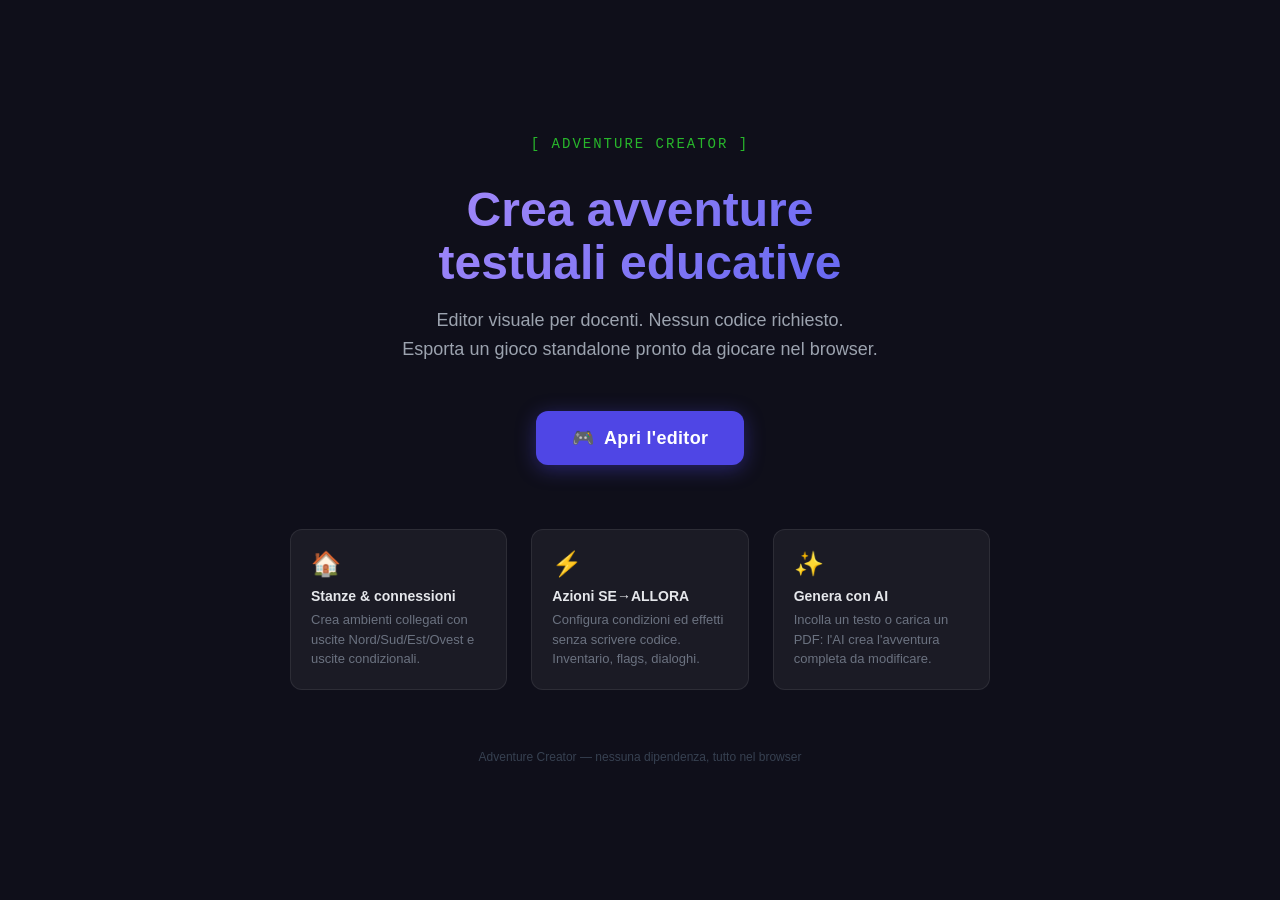
==== index.html @ fb0b94a1 "feat: landing page e generazione avventura con AI - index.html: pagina principale con pulsante diret" ====
<!DOCTYPE html>
<html lang="it">
<head>
  <meta charset="UTF-8">
  <meta name="viewport" content="width=device-width, initial-scale=1.0">
  <title>Adventure Creator</title>
  <style>
    *, *::before, *::after { box-sizing: border-box; margin: 0; padding: 0; }

    body {
      font-family: -apple-system, BlinkMacSystemFont, 'Segoe UI', Roboto, sans-serif;
      background: #0f0f1a;
      color: #f0f0f0;
      min-height: 100vh;
      display: flex;
      flex-direction: column;
      align-items: center;
      justify-content: center;
      padding: 40px 20px;
    }

    .hero {
      text-align: center;
      max-width: 600px;
    }

    .logo {
      font-family: 'Courier New', monospace;
      font-size: 14px;
      color: #33ff33;
      letter-spacing: 2px;
      margin-bottom: 32px;
      opacity: .7;
    }

    h1 {
      font-size: 48px;
      font-weight: 800;
      background: linear-gradient(135deg, #a78bfa, #6366f1);
      -webkit-background-clip: text;
      -webkit-text-fill-color: transparent;
      background-clip: text;
      margin-bottom: 16px;
      line-height: 1.1;
    }

    .subtitle {
      font-size: 18px;
      color: #9ca3af;
      margin-bottom: 48px;
      line-height: 1.6;
    }

    .cta {
      display: inline-flex;
      align-items: center;
      gap: 10px;
      background: #4f46e5;
      color: #fff;
      text-decoration: none;
      padding: 16px 36px;
      border-radius: 12px;
      font-size: 18px;
      font-weight: 700;
      letter-spacing: .3px;
      transition: background .2s, transform .15s;
      box-shadow: 0 4px 20px rgba(79,70,229,.4);
    }

    .cta:hover {
      background: #4338ca;
      transform: translateY(-2px);
    }

    .features {
      margin-top: 64px;
      display: grid;
      grid-template-columns: repeat(3, 1fr);
      gap: 24px;
      max-width: 700px;
    }

    .feature {
      background: rgba(255,255,255,.05);
      border: 1px solid rgba(255,255,255,.08);
      border-radius: 12px;
      padding: 20px;
      text-align: left;
    }

    .feature .icon { font-size: 24px; margin-bottom: 10px; }
    .feature h3 { font-size: 14px; font-weight: 600; margin-bottom: 6px; color: #e5e7eb; }
    .feature p { font-size: 13px; color: #6b7280; line-height: 1.5; }

    footer {
      margin-top: 60px;
      font-size: 12px;
      color: #374151;
    }
  </style>
</head>
<body>
  <div class="hero">
    <div class="logo">[ ADVENTURE CREATOR ]</div>
    <h1>Crea avventure<br>testuali educative</h1>
    <p class="subtitle">
      Editor visuale per docenti. Nessun codice richiesto.<br>
      Esporta un gioco standalone pronto da giocare nel browser.
    </p>
    <a href="editor/index.html" class="cta">
      <span>🎮</span> Apri l'editor
    </a>
  </div>

  <div class="features">
    <div class="feature">
      <div class="icon">🏠</div>
      <h3>Stanze & connessioni</h3>
      <p>Crea ambienti collegati con uscite Nord/Sud/Est/Ovest e uscite condizionali.</p>
    </div>
    <div class="feature">
      <div class="icon">⚡</div>
      <h3>Azioni SE→ALLORA</h3>
      <p>Configura condizioni ed effetti senza scrivere codice. Inventario, flags, dialoghi.</p>
    </div>
    <div class="feature">
      <div class="icon">✨</div>
      <h3>Genera con AI</h3>
      <p>Incolla un testo o carica un PDF: l'AI crea l'avventura completa da modificare.</p>
    </div>
  </div>

  <footer>Adventure Creator — nessuna dipendenza, tutto nel browser</footer>
</body>
</html>
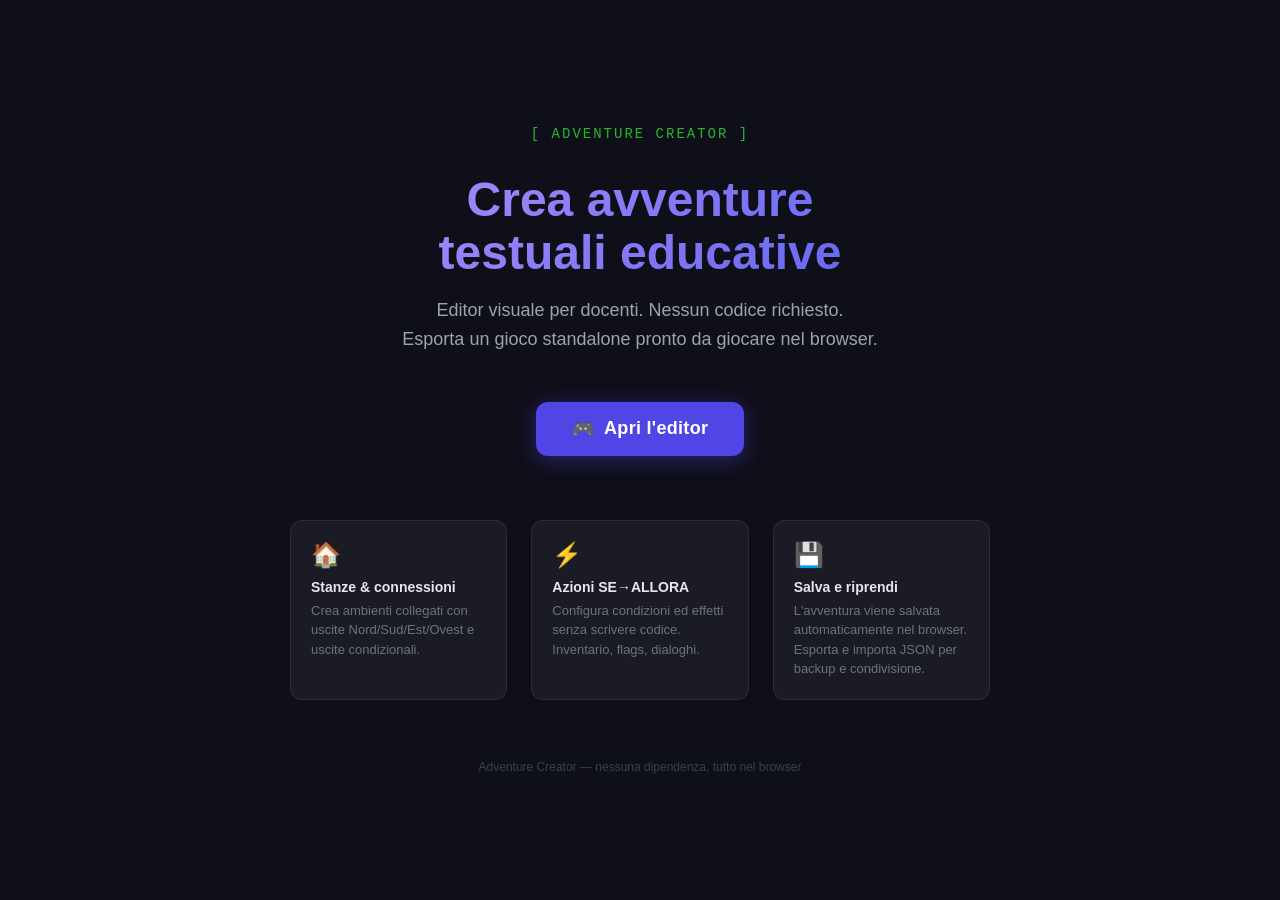
==== commit 62221d5e: "chore: rimozione funzione genera con AI La funzione richiedeva una chiave API Anthropic a pagamento," ====
--- a/index.html
+++ b/index.html
@@ -124,9 +124,9 @@
       <p>Configura condizioni ed effetti senza scrivere codice. Inventario, flags, dialoghi.</p>
     </div>
     <div class="feature">
-      <div class="icon">✨</div>
-      <h3>Genera con AI</h3>
-      <p>Incolla un testo o carica un PDF: l'AI crea l'avventura completa da modificare.</p>
+      <div class="icon">💾</div>
+      <h3>Salva e riprendi</h3>
+      <p>L'avventura viene salvata automaticamente nel browser. Esporta e importa JSON per backup e condivisione.</p>
     </div>
   </div>
 
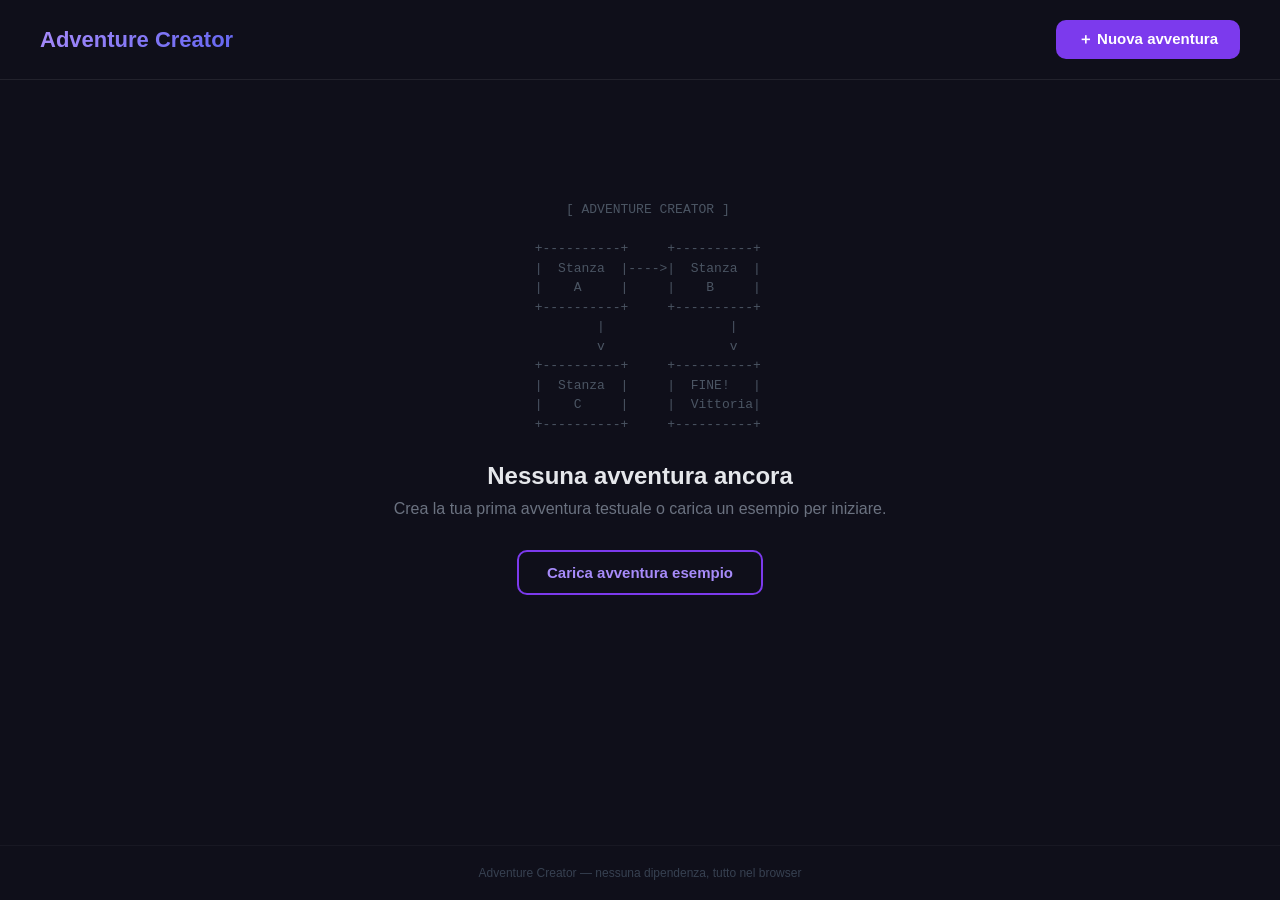
==== commit 37b4f9b1: "feat: dashboard multi-avventura e avventura esempio medievale" ====
--- a/index.html
+++ b/index.html
@@ -3,7 +3,7 @@
 <head>
   <meta charset="UTF-8">
   <meta name="viewport" content="width=device-width, initial-scale=1.0">
-  <title>Adventure Creator</title>
+  <title>Adventure Creator — Dashboard</title>
   <style>
     *, *::before, *::after { box-sizing: border-box; margin: 0; padding: 0; }
 
@@ -14,122 +14,290 @@
       min-height: 100vh;
       display: flex;
       flex-direction: column;
+    }
+
+    /* ── Header ── */
+    header {
+      display: flex;
       align-items: center;
-      justify-content: center;
-      padding: 40px 20px;
-    }
-
-    .hero {
-      text-align: center;
-      max-width: 600px;
-    }
-
-    .logo {
-      font-family: 'Courier New', monospace;
-      font-size: 14px;
-      color: #33ff33;
-      letter-spacing: 2px;
-      margin-bottom: 32px;
-      opacity: .7;
-    }
-
-    h1 {
-      font-size: 48px;
+      justify-content: space-between;
+      padding: 20px 40px;
+      border-bottom: 1px solid rgba(255,255,255,.08);
+      background: #0f0f1a;
+      position: sticky;
+      top: 0;
+      z-index: 10;
+    }
+
+    header h1 {
+      font-size: 22px;
       font-weight: 800;
       background: linear-gradient(135deg, #a78bfa, #6366f1);
       -webkit-background-clip: text;
       -webkit-text-fill-color: transparent;
       background-clip: text;
-      margin-bottom: 16px;
-      line-height: 1.1;
-    }
-
-    .subtitle {
-      font-size: 18px;
-      color: #9ca3af;
-      margin-bottom: 48px;
-      line-height: 1.6;
-    }
-
-    .cta {
-      display: inline-flex;
+    }
+
+    .btn-nuova {
+      background: #7c3aed;
+      color: #fff;
+      border: none;
+      padding: 10px 22px;
+      border-radius: 10px;
+      font-size: 15px;
+      font-weight: 700;
+      cursor: pointer;
+      transition: background .2s, transform .15s;
+    }
+    .btn-nuova:hover { background: #6d28d9; transform: translateY(-1px); }
+
+    /* ── Main ── */
+    main {
+      flex: 1;
+      padding: 40px;
+      max-width: 1200px;
+      width: 100%;
+      margin: 0 auto;
+    }
+
+    /* ── Empty state ── */
+    .empty-state {
+      text-align: center;
+      padding: 80px 20px;
+    }
+    .empty-illustration {
+      font-family: 'Courier New', monospace;
+      font-size: 13px;
+      color: #4b5563;
+      line-height: 1.5;
+      margin-bottom: 28px;
+      white-space: pre;
+    }
+    .empty-state h2 {
+      font-size: 24px;
+      color: #e5e7eb;
+      margin-bottom: 10px;
+    }
+    .empty-state p {
+      color: #6b7280;
+      margin-bottom: 32px;
+      font-size: 16px;
+    }
+    .btn-esempio {
+      background: transparent;
+      color: #a78bfa;
+      border: 2px solid #7c3aed;
+      padding: 12px 28px;
+      border-radius: 10px;
+      font-size: 15px;
+      font-weight: 600;
+      cursor: pointer;
+      transition: background .2s, color .2s;
+    }
+    .btn-esempio:hover { background: #7c3aed; color: #fff; }
+
+    /* ── Grid ── */
+    .section-title {
+      font-size: 14px;
+      font-weight: 600;
+      color: #6b7280;
+      letter-spacing: 1px;
+      text-transform: uppercase;
+      margin-bottom: 20px;
+    }
+
+    .cards-grid {
+      display: grid;
+      grid-template-columns: repeat(auto-fill, minmax(280px, 1fr));
+      gap: 20px;
+    }
+
+    .card {
+      background: #1c1c2e;
+      border: 1px solid rgba(255,255,255,.08);
+      border-radius: 14px;
+      padding: 24px;
+      display: flex;
+      flex-direction: column;
+      gap: 8px;
+      transition: border-color .2s, transform .15s;
+    }
+    .card:hover { border-color: rgba(124,58,237,.4); transform: translateY(-2px); }
+
+    .card-title {
+      font-size: 17px;
+      font-weight: 700;
+      color: #f9fafb;
+    }
+    .card-meta {
+      font-size: 13px;
+      color: #6b7280;
+    }
+    .card-actions {
+      display: flex;
       align-items: center;
-      gap: 10px;
-      background: #4f46e5;
+      justify-content: space-between;
+      margin-top: 12px;
+    }
+    .btn-apri {
+      background: #7c3aed;
       color: #fff;
-      text-decoration: none;
-      padding: 16px 36px;
-      border-radius: 12px;
-      font-size: 18px;
-      font-weight: 700;
-      letter-spacing: .3px;
-      transition: background .2s, transform .15s;
-      box-shadow: 0 4px 20px rgba(79,70,229,.4);
-    }
-
-    .cta:hover {
-      background: #4338ca;
-      transform: translateY(-2px);
-    }
-
-    .features {
-      margin-top: 64px;
-      display: grid;
-      grid-template-columns: repeat(3, 1fr);
-      gap: 24px;
-      max-width: 700px;
-    }
-
-    .feature {
-      background: rgba(255,255,255,.05);
-      border: 1px solid rgba(255,255,255,.08);
-      border-radius: 12px;
+      border: none;
+      padding: 8px 20px;
+      border-radius: 8px;
+      font-size: 14px;
+      font-weight: 600;
+      cursor: pointer;
+      transition: background .2s;
+    }
+    .btn-apri:hover { background: #6d28d9; }
+
+    .btn-elimina {
+      background: transparent;
+      color: #ef4444;
+      border: 1px solid rgba(239,68,68,.3);
+      padding: 7px 10px;
+      border-radius: 8px;
+      font-size: 14px;
+      cursor: pointer;
+      transition: background .2s;
+    }
+    .btn-elimina:hover { background: rgba(239,68,68,.15); }
+
+    /* ── Card esempio ── */
+    .card-esempio {
+      background: rgba(124,58,237,.08);
+      border: 1px dashed rgba(124,58,237,.4);
+    }
+    .card-esempio .card-title { color: #a78bfa; }
+    .card-esempio .card-meta { color: #7c3aed; opacity: .8; }
+
+    /* ── Footer ── */
+    footer {
+      text-align: center;
       padding: 20px;
-      text-align: left;
-    }
-
-    .feature .icon { font-size: 24px; margin-bottom: 10px; }
-    .feature h3 { font-size: 14px; font-weight: 600; margin-bottom: 6px; color: #e5e7eb; }
-    .feature p { font-size: 13px; color: #6b7280; line-height: 1.5; }
-
-    footer {
-      margin-top: 60px;
       font-size: 12px;
       color: #374151;
+      border-top: 1px solid rgba(255,255,255,.04);
     }
   </style>
 </head>
 <body>
-  <div class="hero">
-    <div class="logo">[ ADVENTURE CREATOR ]</div>
-    <h1>Crea avventure<br>testuali educative</h1>
-    <p class="subtitle">
-      Editor visuale per docenti. Nessun codice richiesto.<br>
-      Esporta un gioco standalone pronto da giocare nel browser.
-    </p>
-    <a href="editor/index.html" class="cta">
-      <span>🎮</span> Apri l'editor
-    </a>
-  </div>
-
-  <div class="features">
-    <div class="feature">
-      <div class="icon">🏠</div>
-      <h3>Stanze & connessioni</h3>
-      <p>Crea ambienti collegati con uscite Nord/Sud/Est/Ovest e uscite condizionali.</p>
-    </div>
-    <div class="feature">
-      <div class="icon">⚡</div>
-      <h3>Azioni SE→ALLORA</h3>
-      <p>Configura condizioni ed effetti senza scrivere codice. Inventario, flags, dialoghi.</p>
-    </div>
-    <div class="feature">
-      <div class="icon">💾</div>
-      <h3>Salva e riprendi</h3>
-      <p>L'avventura viene salvata automaticamente nel browser. Esporta e importa JSON per backup e condivisione.</p>
-    </div>
-  </div>
+
+  <header>
+    <h1>Adventure Creator</h1>
+    <button class="btn-nuova" onclick="nuovaAvventura()">&#xFF0B; Nuova avventura</button>
+  </header>
+
+  <main>
+    <div id="dashboard"></div>
+  </main>
 
   <footer>Adventure Creator — nessuna dipendenza, tutto nel browser</footer>
+
+  <script>
+    // ── Avventura esempio ──────────────────────────────────────
+    const AVVENTURA_ESEMPIO = {"meta":{"titolo":"Il Cammino del Cavaliere","autore":"Esempio didattico","intro":"Siete nel Medioevo, anno 1200. Avete sempre sognato di diventare un cavaliere. Il vostro viaggio inizia oggi, nel villaggio ai piedi del grande castello...\n\nDigita AIUTO per vedere i comandi disponibili.","stanza_iniziale":"villaggio","testo_vittoria":"Il Castellano vi cinge la spalla con la sua spada e pronuncia le parole solenni: 'Con questo gesto vi faccio Cavaliere. Proteggete i deboli, siate giusti e coraggiosi.' Avete completato il vostro cammino. Siete un Cavaliere!","testo_sconfitta":"Non eravate ancora pronti. Un cavaliere deve studiare, allenarsi e dimostrare il proprio valore. Riprovate dall'inizio."},"stanze":{"villaggio":{"id":"villaggio","nome":"Il Villaggio","descrizione":"Siete nel villaggio di Roccastella. Intorno a voi le case di pietra grigia, un pozzo al centro della piazza. In lontananza si erge il grande Castello del Conte. Un anziano cavaliere, il Maestro Aldric, vi osserva con curiosità.\n\nUna strada lastricata conduce a nord verso il castello.","descrizione_ritorno":"Siete tornati nel villaggio. Il Maestro Aldric è ancora qui.","uscite":{"nord":"castello_ingresso","sud":null,"est":null,"ovest":null},"uscite_condizionali":[],"oggetti":[],"personaggi":["maestro_aldric"],"azioni":["parla_maestro_inizio"]},"castello_ingresso":{"id":"castello_ingresso","nome":"Ingresso del Castello","descrizione":"Varcate il portone di quercia del castello. La grande sala d'ingresso è decorata con stemmi e stendardi. Una guardia armata presidia l'entrata. Il Castellano Don Rodrigo vi accoglie con sguardo severo.\n\nA est si trova la Sala d'Armi. A ovest la Biblioteca. A sud si torna al villaggio.","descrizione_ritorno":"Siete nell'ingresso del castello. Don Rodrigo vi osserva.","uscite":{"nord":null,"sud":"villaggio","est":"sala_armi","ovest":"biblioteca"},"uscite_condizionali":[{"direzione":"nord","destinazione":"cortile_torneo","condizioni":[{"tipo":"flag_vero","valore":"ammesso_al_torneo"}]}],"oggetti":[],"personaggi":["castellano"],"azioni":["parla_castellano_inizio","parla_castellano_pronto"]},"sala_armi":{"id":"sala_armi","nome":"Sala d'Armi","descrizione":"La sala odora di ferro e cuoio. Lungo le pareti sono appese spade, lance e scudi. Al centro, una rastrelliera con armi da addestramento. Una spada di legno è appesa vicino alla porta — è quella usata dai paggi per esercitarsi.\n\nA ovest si torna all'ingresso.","descrizione_ritorno":"Siete nella Sala d'Armi.","uscite":{"nord":null,"sud":null,"est":null,"ovest":"castello_ingresso"},"uscite_condizionali":[],"oggetti":["spada_legno","scudo"],"personaggi":[],"azioni":["esamina_armi_sala"]},"biblioteca":{"id":"biblioteca","nome":"Biblioteca del Castello","descrizione":"Scaffali di legno scuro coprono ogni parete, carichi di manoscritti e pergamene. La luce filtra da una piccola finestra. Fra Benedetto, il monaco bibliotecario, è chino su un testo antico.\n\nSul tavolo centrale è aperto il 'Codice della Cavalleria'.\n\nA est si torna all'ingresso.","descrizione_ritorno":"Siete nella biblioteca. Fra Benedetto saluta con un cenno.","uscite":{"nord":null,"sud":null,"est":"castello_ingresso","ovest":null},"uscite_condizionali":[],"oggetti":["codice_cavalleria"],"personaggi":["fra_benedetto"],"azioni":["leggi_codice","parla_fra_benedetto"]},"cortile_torneo":{"id":"cortile_torneo","nome":"Cortile del Torneo","descrizione":"Il grande cortile lastricato è il luogo dove i cavalieri si addestrano. Manichini di paglia servono da bersagli. Altri giovani scudieri si esercitano con la spada.\n\nQui potete mettere alla prova le vostre abilità. A sud si torna all'ingresso.","descrizione_ritorno":"Siete nel cortile. I manichini attendono.","uscite":{"nord":null,"sud":"castello_ingresso","est":null,"ovest":null},"uscite_condizionali":[{"direzione":"nord","destinazione":"cappella","condizioni":[{"tipo":"flag_vero","valore":"addestramento_completato"}]}],"oggetti":[],"personaggi":[],"azioni":["addestrati_senza_spada","addestrati_con_spada","indossa_armatura_cortile"]},"cappella":{"id":"cappella","nome":"Cappella del Castello","descrizione":"La cappella è silenziosa e solenne. Candele illuminano l'altare. Don Rodrigo è qui, in piena armatura, con la sua spada sguainata. Vi guarda negli occhi.\n\n'Siete pronti a ricevere l'investitura cavalleresca?'","descrizione_ritorno":"Siete nella cappella. Il momento della cerimonia si avvicina.","uscite":{"nord":null,"sud":"cortile_torneo","est":null,"ovest":null},"uscite_condizionali":[],"oggetti":[],"personaggi":["castellano"],"azioni":["chiedi_investitura_senza_requisiti","chiedi_investitura_completa"]}},"oggetti":{"spada_legno":{"id":"spada_legno","nome":"Spada di legno","sinonimi":["spada","legno","arma"],"descrizione":"Una spada di legno consumata dall'uso, ideale per l'addestramento. I migliori cavalieri hanno iniziato così.","raccoglibile":true,"visibile":true},"scudo":{"id":"scudo","nome":"Scudo con stemma","sinonimi":["scudo","stemma","difesa"],"descrizione":"Uno scudo rotondo con lo stemma del castello: un'aquila dorata su campo azzurro. Ogni cavaliere deve conoscere l'araldica.","raccoglibile":true,"visibile":true},"codice_cavalleria":{"id":"codice_cavalleria","nome":"Codice della Cavalleria","sinonimi":["codice","libro","pergamena","manoscritto"],"descrizione":"Il Codice della Cavalleria elenca i valori fondamentali: Lealtà al signore, Protezione dei deboli, Coraggio in battaglia, Fede, Onore sopra ogni cosa. Ogni cavaliere deve conoscerlo a memoria.","raccoglibile":true,"visibile":true},"armatura":{"id":"armatura","nome":"Armatura da cavaliere","sinonimi":["armatura","corazza","elmo"],"descrizione":"Un'armatura completa in ferro lucidato. Pesa molto ma protegge in battaglia. È il simbolo del cavaliere.","raccoglibile":true,"visibile":false}},"personaggi":{"maestro_aldric":{"id":"maestro_aldric","nome":"Maestro Aldric","sinonimi":["aldric","maestro","cavaliere","anziano"],"descrizione":"Un cavaliere anziano dai capelli bianchi. Le sue mani portano i segni di decenni di battaglie. I suoi occhi brillano ancora di saggezza.","dialogo_default":"Il Maestro Aldric vi sorride: 'Per diventare cavaliere dovete recarvi al castello. Parlate con il Castellano Don Rodrigo. Ma prima di tutto, studiate e allenatevi. Un cavaliere ignorante è un cavaliere pericoloso.'"},"castellano":{"id":"castellano","nome":"Don Rodrigo","sinonimi":["rodrigo","castellano","conte","signore"],"descrizione":"Don Rodrigo è un uomo imponente sulla cinquantina. La sua armatura porta i segni di molte battaglie vinte. Il suo sguardo è severo ma giusto.","dialogo_default":"Don Rodrigo vi guarda dall'alto: 'Volete diventare cavalieri? Le parole non bastano. Dimostrate il vostro valore: allenatevi nella Sala d'Armi, studiate il Codice nella Biblioteca, poi tornate da me.'"},"fra_benedetto":{"id":"fra_benedetto","nome":"Fra Benedetto","sinonimi":["benedetto","monaco","frate","bibliotecario"],"descrizione":"Un monaco con la tonaca marrone e la testa rasata. Le dita inchiostrate tradiscono ore di copiatura di manoscritti.","dialogo_default":"Fra Benedetto alza gli occhi dal testo: 'Sapere e virtù sono le armi più affilate. Il Codice della Cavalleria che vedete sul tavolo è il fondamento di ogni buon cavaliere. Leggetelo con attenzione.'"}},"azioni":{"parla_maestro_inizio":{"id":"parla_maestro_inizio","verbo":"PARLA","target":"aldric","sinonimi_target":["maestro","cavaliere","anziano"],"stanza":"villaggio","condizioni":[],"effetti":[{"tipo":"testo","valore":"Maestro Aldric vi pone una mano sulla spalla:\n\n'Giovane, il cammino del cavaliere è lungo e impegnativo. Nel Medioevo, un ragazzo iniziava come PAGGIO a 7 anni, imparando le buone maniere e servendo al castello. A 14 anni diventava SCUDIERO, addestrandosi con le armi e seguendo un cavaliere in battaglia. Solo dopo anni di servizio e prove poteva ricevere l'INVESTITURA e diventare CAVALIERE.\n\nOggi avrete l'opportunità di percorrere questo cammino. Recatevi al castello a nord!'"}],"priorita":0},"parla_castellano_inizio":{"id":"parla_castellano_inizio","verbo":"PARLA","target":"rodrigo","sinonimi_target":["castellano","conte","signore","don"],"stanza":"castello_ingresso","condizioni":[{"tipo":"flag_falso","valore":"ammesso_al_torneo"}],"effetti":[{"tipo":"testo","valore":"Don Rodrigo vi fissa con occhi penetranti:\n\n'Volete l'investitura? Dovete dimostrare tre cose:\n1. FORZA — Allenatevi nel cortile (avrete bisogno della spada di legno dalla Sala d'Armi)\n2. SAPIENZA — Studiate il Codice della Cavalleria in Biblioteca\n3. VIRTÙ — Dimostrate di conoscere i valori cavallereschi\n\nQuando sarete pronti, tornate da me.'"}],"priorita":0},"parla_castellano_pronto":{"id":"parla_castellano_pronto","verbo":"PARLA","target":"rodrigo","sinonimi_target":["castellano","conte","signore","don"],"stanza":"castello_ingresso","condizioni":[{"tipo":"ha_oggetto","valore":"spada_legno"},{"tipo":"ha_oggetto","valore":"codice_cavalleria"},{"tipo":"flag_falso","valore":"ammesso_al_torneo"}],"effetti":[{"tipo":"testo","valore":"Don Rodrigo vi guarda a lungo, poi annuisce lentamente:\n\n'Avete la spada — avete iniziato il vostro addestramento. Avete il Codice — conoscete i valori cavallereschi. Bene.\n\nOra dovete affrontare la prova finale: il torneo nel cortile. Allenatevi, dimostrate il vostro valore, e poi verrete alla cappella per l'investitura.'"},{"tipo":"attiva_flag","valore":"ammesso_al_torneo"},{"tipo":"testo","valore":"Il passaggio verso nord, al cortile del torneo, è ora aperto."}],"priorita":10},"esamina_armi_sala":{"id":"esamina_armi_sala","verbo":"ESAMINA","target":"armi","sinonimi_target":["rastrelliera","sala","muri","pareti"],"stanza":"sala_armi","condizioni":[],"effetti":[{"tipo":"testo","valore":"Osservate le armi appese alle pareti. Una didascalia spiega:\n\n⚔ TIPI DI ARMI MEDIEVALI:\n• Spada lunga — arma principale del cavaliere\n• Lancia — usata a cavallo nelle cariche\n• Mazza ferrata — efficace contro le armature\n• Arco lungo — arma degli arcieri a piedi\n\nI cavalieri si addestravano per anni prima di poter usare queste armi in battaglia."}],"priorita":0},"leggi_codice":{"id":"leggi_codice","verbo":"LEGGI","target":"codice","sinonimi_target":["libro","manoscritto","pergamena","cavalleria"],"stanza":"biblioteca","condizioni":[],"effetti":[{"tipo":"testo","valore":"Leggete il Codice della Cavalleria:\n\n📜 I SETTE VALORI DEL CAVALIERE:\n1. LEALTÀ — Fedeltà assoluta al proprio signore\n2. PRODEZZA — Coraggio e abilità in battaglia\n3. CORTESIA — Rispetto e buone maniere\n4. GENEROSITÀ — Aiutare i bisognosi\n5. FEDE — Devozione alla religione\n6. ONORE — Mantenere sempre la parola data\n7. PROTEZIONE — Difendere i deboli e gli innocenti\n\nQuesti valori formavano il codice morale della cavalleria medievale."},{"tipo":"aggiungi_oggetto","valore":"codice_cavalleria"},{"tipo":"attiva_flag","valore":"codice_letto"}],"priorita":0},"parla_fra_benedetto":{"id":"parla_fra_benedetto","verbo":"PARLA","target":"benedetto","sinonimi_target":["monaco","frate","bibliotecario","fra"],"stanza":"biblioteca","condizioni":[],"effetti":[{"tipo":"testo","valore":"Fra Benedetto vi racconta:\n\n'Nel Medioevo, i cavalieri non erano solo guerrieri. Dovevano anche saper leggere, conoscere la storia e parlare bene. La Chiesa aveva un ruolo fondamentale: la cerimonia dell'investitura si svolgeva proprio in una cappella, dopo una notte di preghiera e meditazione chiamata VEGLIA D'ARMI.\n\nIl cavaliere giurava di usare la sua forza solo per il bene, mai per la sopraffazione.'"}],"priorita":0},"addestrati_senza_spada":{"id":"addestrati_senza_spada","verbo":"ADDESTRATI","target":"","sinonimi_target":["allenati","esercitati","combatti"],"stanza":"cortile_torneo","condizioni":[{"tipo":"non_ha_oggetto","valore":"spada_legno"}],"effetti":[{"tipo":"testo","valore":"Tentate di addestrarvi a mani nude, ma senza una spada non potete imparare le tecniche di combattimento. Cercate una spada di legno nella Sala d'Armi."}],"priorita":0},"addestrati_con_spada":{"id":"addestrati_con_spada","verbo":"ADDESTRATI","target":"","sinonimi_target":["allenati","esercitati","combatti"],"stanza":"cortile_torneo","condizioni":[{"tipo":"ha_oggetto","valore":"spada_legno"},{"tipo":"flag_falso","valore":"addestramento_completato"}],"effetti":[{"tipo":"testo","valore":"Con la spada di legno vi esercitate per ore contro i manichini di paglia. Un anziano scudiero vi osserva e vi corregge la postura.\n\n⚔ TECNICHE DI COMBATTIMENTO MEDIEVALE:\n• Guardia alta — protezione della testa\n• Affondo — attacco diretto al corpo\n• Parata — deviare il colpo nemico\n• Disarmo — togliere l'arma all'avversario\n\nAl tramonto, siete esausti ma avete imparato molto."},{"tipo":"attiva_flag","valore":"addestramento_completato"},{"tipo":"testo","valore":"Il vostro addestramento è completato. Sentite di aver fatto progressi significativi. Il passaggio verso la cappella a nord si apre..."},{"tipo":"aggiungi_oggetto","valore":"armatura"}],"priorita":10},"indossa_armatura_cortile":{"id":"indossa_armatura_cortile","verbo":"INDOSSA","target":"armatura","sinonimi_target":["corazza","elmo","armatura"],"stanza":"cortile_torneo","condizioni":[{"tipo":"ha_oggetto","valore":"armatura"}],"effetti":[{"tipo":"testo","valore":"Indossate l'armatura completa. È pesante — almeno 25 kg — ma vi fa sentire pronti per la cerimonia. Ora potete recarvi alla cappella per l'investitura."}],"priorita":0},"chiedi_investitura_senza_requisiti":{"id":"chiedi_investitura_senza_requisiti","verbo":"CHIEDI","target":"investitura","sinonimi_target":["cerimonia","cavaliere","investitura"],"stanza":"cappella","condizioni":[{"tipo":"flag_falso","valore":"addestramento_completato"}],"effetti":[{"tipo":"testo","valore":"Don Rodrigo scuote la testa:\n\n'Non siete ancora pronti. Un cavaliere deve aver completato il suo addestramento e conoscere il Codice della Cavalleria. Tornate quando sarete pronti.'"}],"priorita":0},"chiedi_investitura_completa":{"id":"chiedi_investitura_completa","verbo":"CHIEDI","target":"investitura","sinonimi_target":["cerimonia","cavaliere","investitura"],"stanza":"cappella","condizioni":[{"tipo":"flag_vero","valore":"addestramento_completato"},{"tipo":"ha_oggetto","valore":"codice_cavalleria"},{"tipo":"ha_oggetto","valore":"armatura"}],"effetti":[{"tipo":"testo","valore":"Don Rodrigo annuisce solennemente:\n\n'Avete studiato il Codice, vi siete addestrati, avete dimostrato determinazione. È giunto il momento.'\n\nVi inginocchiate davanti all'altare. Don Rodrigo posa la spada sulla vostra spalla destra, poi sulla sinistra..."},{"tipo":"vittoria"}],"priorita":10}},"flags":{"ammesso_al_torneo":false,"addestramento_completato":false,"codice_letto":false}};
+
+    // ── localStorage helpers ───────────────────────────────────
+    function caricaIndex() {
+      try { return JSON.parse(localStorage.getItem('adventures_index') || '[]'); }
+      catch(e) { return []; }
+    }
+
+    function salvaIndex(arr) {
+      localStorage.setItem('adventures_index', JSON.stringify(arr));
+    }
+
+    // ── Azioni ─────────────────────────────────────────────────
+    function nuovaAvventura() {
+      const id = 'adv_' + Date.now();
+      const index = caricaIndex();
+      index.push({ id, titolo: 'Nuova avventura', autore: '', aggiornatoIl: new Date().toISOString() });
+      salvaIndex(index);
+      window.location.href = 'editor/index.html?id=' + id;
+    }
+
+    function apriAvventura(id) {
+      window.location.href = 'editor/index.html?id=' + id;
+    }
+
+    function eliminaAvventura(id) {
+      if (!confirm('Eliminare questa avventura? L\'operazione non è reversibile.')) return;
+      let index = caricaIndex();
+      index = index.filter(a => a.id !== id);
+      salvaIndex(index);
+      localStorage.removeItem('adventure_' + id);
+      renderDashboard();
+    }
+
+    function caricaEsempio() {
+      const id = 'adv_' + Date.now();
+      localStorage.setItem('adventure_' + id, JSON.stringify(AVVENTURA_ESEMPIO));
+      const index = caricaIndex();
+      index.push({
+        id,
+        titolo: AVVENTURA_ESEMPIO.meta.titolo,
+        autore: AVVENTURA_ESEMPIO.meta.autore,
+        aggiornatoIl: new Date().toISOString()
+      });
+      salvaIndex(index);
+      window.location.href = 'editor/index.html?id=' + id;
+    }
+
+    // ── Render ─────────────────────────────────────────────────
+    function formatData(iso) {
+      try {
+        return new Date(iso).toLocaleDateString('it-IT', { day: '2-digit', month: 'short', year: 'numeric' });
+      } catch(e) { return ''; }
+    }
+
+    function renderDashboard() {
+      const index = caricaIndex();
+      const container = document.getElementById('dashboard');
+
+      if (index.length === 0) {
+        container.innerHTML = `
+          <div class="empty-state">
+            <div class="empty-illustration">  [ ADVENTURE CREATOR ]\n\n  +----------+     +----------+\n  |  Stanza  |---->|  Stanza  |\n  |    A     |     |    B     |\n  +----------+     +----------+\n       |                |\n       v                v\n  +----------+     +----------+\n  |  Stanza  |     |  FINE!   |\n  |    C     |     |  Vittoria|\n  +----------+     +----------+</div>
+            <h2>Nessuna avventura ancora</h2>
+            <p>Crea la tua prima avventura testuale o carica un esempio per iniziare.</p>
+            <button class="btn-esempio" onclick="caricaEsempio()">Carica avventura esempio</button>
+          </div>`;
+        return;
+      }
+
+      let html = `<p class="section-title">Le tue avventure</p><div class="cards-grid">`;
+
+      index.forEach(adv => {
+        html += `
+          <div class="card">
+            <div class="card-title">${adv.titolo || 'Senza titolo'}</div>
+            <div class="card-meta">${adv.autore ? adv.autore + ' &mdash; ' : ''}Modificata il ${formatData(adv.aggiornatoIl)}</div>
+            <div class="card-actions">
+              <button class="btn-apri" onclick="apriAvventura('${adv.id}')">Apri</button>
+              <button class="btn-elimina" onclick="eliminaAvventura('${adv.id}')" title="Elimina avventura">&#128465;</button>
+            </div>
+          </div>`;
+      });
+
+      // Card esempio sempre in fondo
+      html += `
+        <div class="card card-esempio">
+          <div class="card-title">Il Cammino del Cavaliere</div>
+          <div class="card-meta">Avventura esempio — Medioevo 1200</div>
+          <div class="card-actions">
+            <button class="btn-apri" onclick="caricaEsempio()">Carica</button>
+          </div>
+        </div>`;
+
+      html += `</div>`;
+      container.innerHTML = html;
+    }
+
+    // ── Init ───────────────────────────────────────────────────
+    document.addEventListener('DOMContentLoaded', renderDashboard);
+  </script>
+
 </body>
 </html>
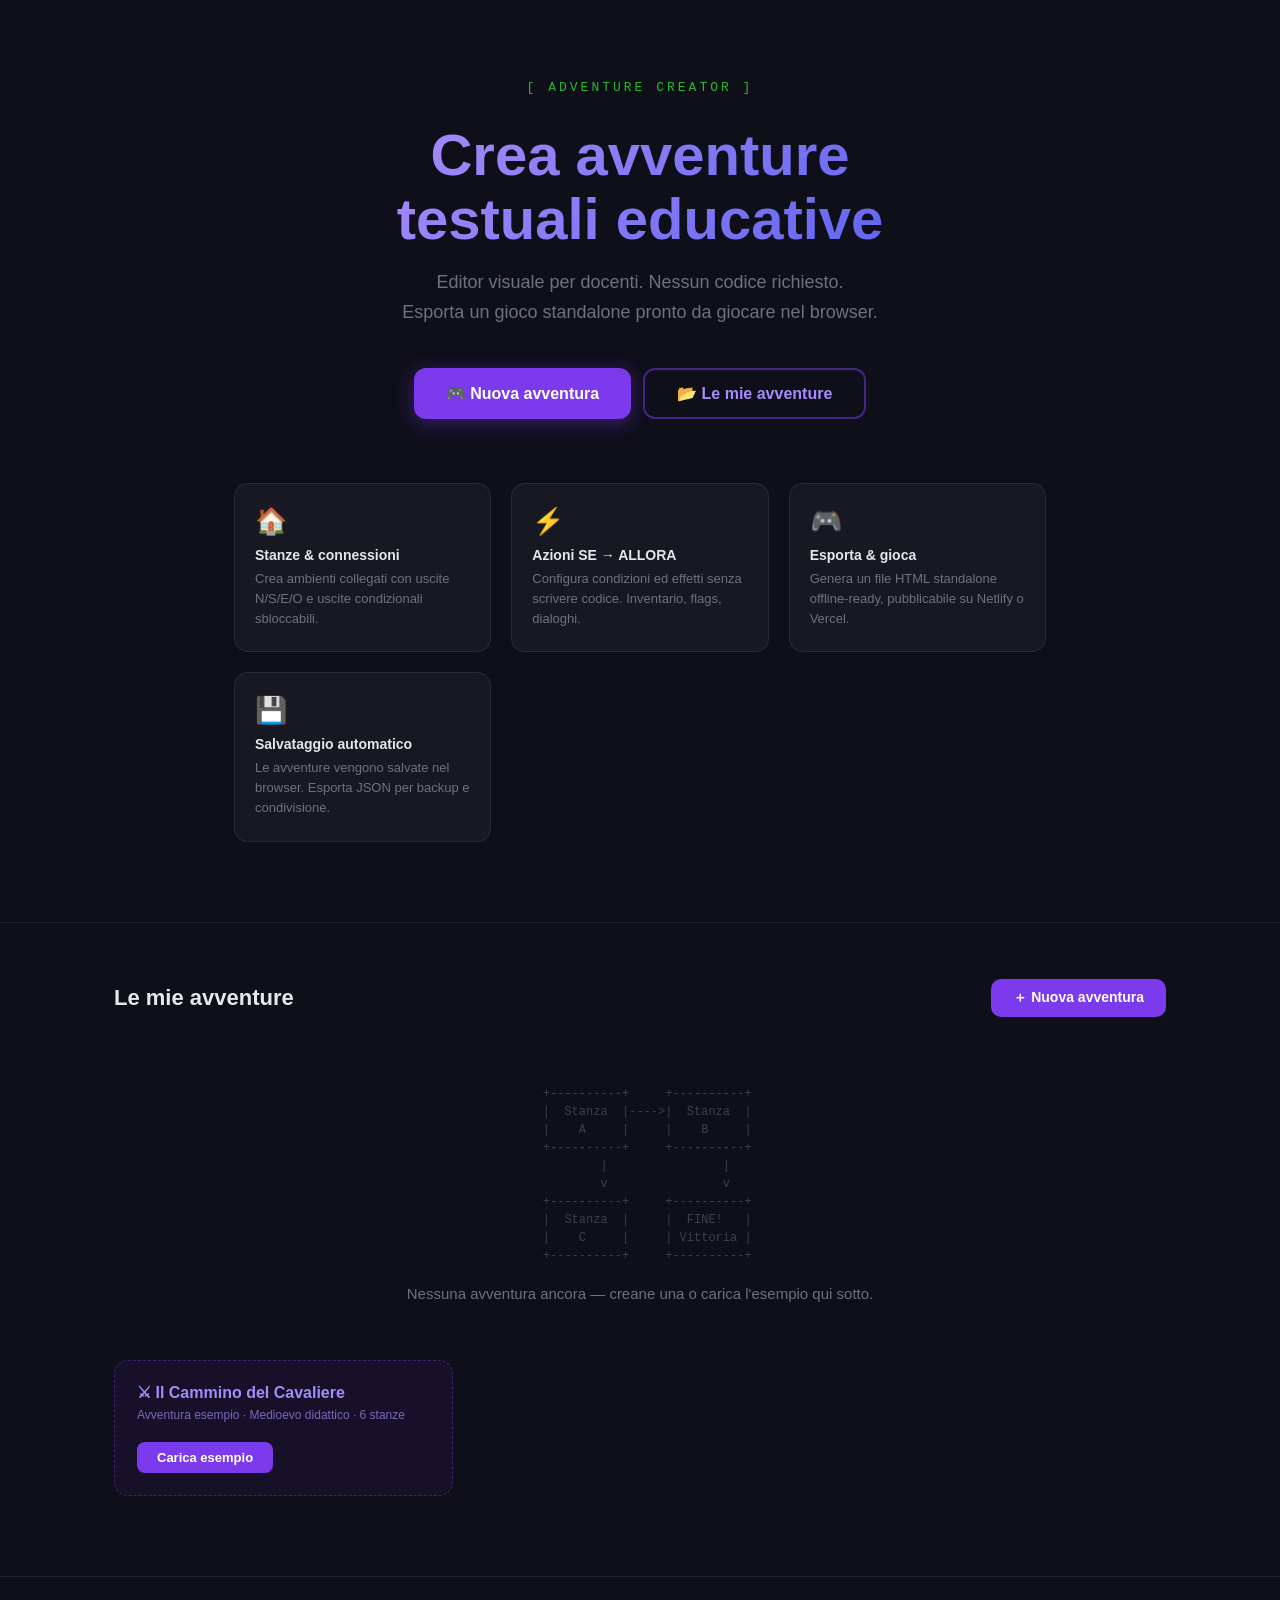
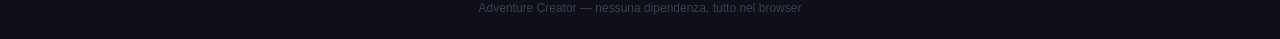
==== commit 7e54d990: "fix: home page con grafiche, dashboard integrata, editor apre su stanze - index.html: ripristino her" ====
--- a/index.html
+++ b/index.html
@@ -3,218 +3,347 @@
 <head>
   <meta charset="UTF-8">
   <meta name="viewport" content="width=device-width, initial-scale=1.0">
-  <title>Adventure Creator — Dashboard</title>
+  <title>Adventure Creator</title>
   <style>
     *, *::before, *::after { box-sizing: border-box; margin: 0; padding: 0; }
 
+    :root {
+      --viola: #7c3aed;
+      --viola-chiaro: #a78bfa;
+      --viola-hover: #6d28d9;
+      --sfondo: #0f0f1a;
+      --surface: #1c1c2e;
+      --border: rgba(255,255,255,.08);
+      --testo: #f0f0f0;
+      --muted: #6b7280;
+    }
+
     body {
       font-family: -apple-system, BlinkMacSystemFont, 'Segoe UI', Roboto, sans-serif;
-      background: #0f0f1a;
-      color: #f0f0f0;
+      background: var(--sfondo);
+      color: var(--testo);
       min-height: 100vh;
+    }
+
+    /* ── HERO ─────────────────────────────────────────── */
+
+    .hero {
       display: flex;
       flex-direction: column;
-    }
-
-    /* ── Header ── */
-    header {
-      display: flex;
-      align-items: center;
-      justify-content: space-between;
-      padding: 20px 40px;
-      border-bottom: 1px solid rgba(255,255,255,.08);
-      background: #0f0f1a;
-      position: sticky;
-      top: 0;
-      z-index: 10;
-    }
-
-    header h1 {
-      font-size: 22px;
+      align-items: center;
+      justify-content: center;
+      text-align: center;
+      padding: 80px 24px 64px;
+    }
+
+    .logo-tag {
+      font-family: 'Courier New', monospace;
+      font-size: 13px;
+      color: #33ff33;
+      letter-spacing: 3px;
+      margin-bottom: 28px;
+      opacity: .7;
+    }
+
+    .hero h1 {
+      font-size: clamp(36px, 6vw, 58px);
       font-weight: 800;
       background: linear-gradient(135deg, #a78bfa, #6366f1);
       -webkit-background-clip: text;
       -webkit-text-fill-color: transparent;
       background-clip: text;
+      margin-bottom: 16px;
+      line-height: 1.1;
+    }
+
+    .hero .subtitle {
+      font-size: 18px;
+      color: var(--muted);
+      margin-bottom: 40px;
+      line-height: 1.7;
+      max-width: 500px;
+    }
+
+    .hero-cta {
+      display: flex;
+      gap: 12px;
+      flex-wrap: wrap;
+      justify-content: center;
+    }
+
+    .btn-cta-primary {
+      display: inline-flex;
+      align-items: center;
+      gap: 8px;
+      background: var(--viola);
+      color: #fff;
+      text-decoration: none;
+      padding: 14px 32px;
+      border-radius: 12px;
+      font-size: 16px;
+      font-weight: 700;
+      border: none;
+      cursor: pointer;
+      transition: background .2s, transform .15s;
+      box-shadow: 0 4px 20px rgba(124,58,237,.4);
+    }
+    .btn-cta-primary:hover { background: var(--viola-hover); transform: translateY(-2px); }
+
+    .btn-cta-secondary {
+      display: inline-flex;
+      align-items: center;
+      gap: 8px;
+      background: transparent;
+      color: var(--viola-chiaro);
+      text-decoration: none;
+      padding: 14px 32px;
+      border-radius: 12px;
+      font-size: 16px;
+      font-weight: 600;
+      border: 2px solid rgba(124,58,237,.5);
+      cursor: pointer;
+      transition: background .2s, border-color .2s;
+    }
+    .btn-cta-secondary:hover { background: rgba(124,58,237,.1); border-color: var(--viola); }
+
+    /* ── FEATURES ─────────────────────────────────────── */
+
+    .features {
+      display: grid;
+      grid-template-columns: repeat(auto-fit, minmax(200px, 1fr));
+      gap: 20px;
+      max-width: 860px;
+      margin: 0 auto;
+      padding: 0 24px 80px;
+    }
+
+    .feature {
+      background: rgba(255,255,255,.04);
+      border: 1px solid var(--border);
+      border-radius: 14px;
+      padding: 22px 20px;
+    }
+
+    .feature .icon { font-size: 26px; margin-bottom: 10px; }
+    .feature h3 { font-size: 14px; font-weight: 700; margin-bottom: 6px; color: #e5e7eb; }
+    .feature p { font-size: 13px; color: var(--muted); line-height: 1.55; }
+
+    /* ── DIVISORE ─────────────────────────────────────── */
+
+    .divider {
+      border: none;
+      border-top: 1px solid var(--border);
+      margin: 0;
+    }
+
+    /* ── DASHBOARD ─────────────────────────────────────── */
+
+    .dashboard-section {
+      max-width: 1100px;
+      margin: 0 auto;
+      padding: 56px 24px 80px;
+    }
+
+    .dashboard-header {
+      display: flex;
+      align-items: center;
+      justify-content: space-between;
+      margin-bottom: 28px;
+      flex-wrap: wrap;
+      gap: 12px;
+    }
+
+    .dashboard-header h2 {
+      font-size: 22px;
+      font-weight: 700;
+      color: #e5e7eb;
     }
 
     .btn-nuova {
-      background: #7c3aed;
+      display: inline-flex;
+      align-items: center;
+      gap: 6px;
+      background: var(--viola);
       color: #fff;
       border: none;
       padding: 10px 22px;
       border-radius: 10px;
-      font-size: 15px;
+      font-size: 14px;
       font-weight: 700;
       cursor: pointer;
       transition: background .2s, transform .15s;
     }
-    .btn-nuova:hover { background: #6d28d9; transform: translateY(-1px); }
-
-    /* ── Main ── */
-    main {
-      flex: 1;
-      padding: 40px;
-      max-width: 1200px;
-      width: 100%;
-      margin: 0 auto;
-    }
-
-    /* ── Empty state ── */
-    .empty-state {
-      text-align: center;
-      padding: 80px 20px;
-    }
-    .empty-illustration {
-      font-family: 'Courier New', monospace;
-      font-size: 13px;
-      color: #4b5563;
-      line-height: 1.5;
-      margin-bottom: 28px;
-      white-space: pre;
-    }
-    .empty-state h2 {
-      font-size: 24px;
-      color: #e5e7eb;
-      margin-bottom: 10px;
-    }
-    .empty-state p {
-      color: #6b7280;
-      margin-bottom: 32px;
-      font-size: 16px;
-    }
-    .btn-esempio {
-      background: transparent;
-      color: #a78bfa;
-      border: 2px solid #7c3aed;
-      padding: 12px 28px;
-      border-radius: 10px;
-      font-size: 15px;
-      font-weight: 600;
-      cursor: pointer;
-      transition: background .2s, color .2s;
-    }
-    .btn-esempio:hover { background: #7c3aed; color: #fff; }
-
-    /* ── Grid ── */
-    .section-title {
-      font-size: 14px;
-      font-weight: 600;
-      color: #6b7280;
-      letter-spacing: 1px;
-      text-transform: uppercase;
-      margin-bottom: 20px;
-    }
+    .btn-nuova:hover { background: var(--viola-hover); transform: translateY(-1px); }
+
+    /* ── CARDS ─────────────────────────────────────────── */
 
     .cards-grid {
       display: grid;
-      grid-template-columns: repeat(auto-fill, minmax(280px, 1fr));
-      gap: 20px;
+      grid-template-columns: repeat(auto-fill, minmax(270px, 1fr));
+      gap: 18px;
     }
 
     .card {
-      background: #1c1c2e;
-      border: 1px solid rgba(255,255,255,.08);
+      background: var(--surface);
+      border: 1px solid var(--border);
       border-radius: 14px;
-      padding: 24px;
+      padding: 22px;
       display: flex;
       flex-direction: column;
-      gap: 8px;
+      gap: 6px;
       transition: border-color .2s, transform .15s;
     }
     .card:hover { border-color: rgba(124,58,237,.4); transform: translateY(-2px); }
 
-    .card-title {
-      font-size: 17px;
-      font-weight: 700;
-      color: #f9fafb;
-    }
-    .card-meta {
-      font-size: 13px;
-      color: #6b7280;
-    }
+    .card-title { font-size: 16px; font-weight: 700; color: #f9fafb; }
+    .card-meta { font-size: 12px; color: var(--muted); }
+
     .card-actions {
       display: flex;
       align-items: center;
       justify-content: space-between;
-      margin-top: 12px;
-    }
+      margin-top: 14px;
+    }
+
     .btn-apri {
-      background: #7c3aed;
+      background: var(--viola);
       color: #fff;
       border: none;
       padding: 8px 20px;
       border-radius: 8px;
-      font-size: 14px;
+      font-size: 13px;
       font-weight: 600;
       cursor: pointer;
       transition: background .2s;
     }
-    .btn-apri:hover { background: #6d28d9; }
+    .btn-apri:hover { background: var(--viola-hover); }
 
     .btn-elimina {
       background: transparent;
       color: #ef4444;
-      border: 1px solid rgba(239,68,68,.3);
+      border: 1px solid rgba(239,68,68,.25);
       padding: 7px 10px;
       border-radius: 8px;
       font-size: 14px;
       cursor: pointer;
       transition: background .2s;
-    }
-    .btn-elimina:hover { background: rgba(239,68,68,.15); }
-
-    /* ── Card esempio ── */
+      line-height: 1;
+    }
+    .btn-elimina:hover { background: rgba(239,68,68,.12); }
+
     .card-esempio {
-      background: rgba(124,58,237,.08);
+      background: rgba(124,58,237,.07);
       border: 1px dashed rgba(124,58,237,.4);
     }
-    .card-esempio .card-title { color: #a78bfa; }
-    .card-esempio .card-meta { color: #7c3aed; opacity: .8; }
-
-    /* ── Footer ── */
+    .card-esempio .card-title { color: var(--viola-chiaro); }
+    .card-esempio .card-meta { color: rgba(167,139,250,.7); }
+
+    /* ── EMPTY STATE ───────────────────────────────────── */
+
+    .empty-state {
+      grid-column: 1 / -1;
+      text-align: center;
+      padding: 40px 20px;
+      color: var(--muted);
+    }
+
+    .empty-ascii {
+      font-family: 'Courier New', monospace;
+      font-size: 12px;
+      color: #374151;
+      line-height: 1.5;
+      margin-bottom: 20px;
+      white-space: pre;
+    }
+
+    .empty-state p { font-size: 15px; color: var(--muted); }
+
+    /* ── FOOTER ────────────────────────────────────────── */
+
     footer {
       text-align: center;
-      padding: 20px;
+      padding: 24px;
       font-size: 12px;
       color: #374151;
-      border-top: 1px solid rgba(255,255,255,.04);
+      border-top: 1px solid var(--border);
     }
   </style>
 </head>
 <body>
 
-  <header>
-    <h1>Adventure Creator</h1>
-    <button class="btn-nuova" onclick="nuovaAvventura()">&#xFF0B; Nuova avventura</button>
-  </header>
-
-  <main>
-    <div id="dashboard"></div>
-  </main>
+  <!-- HERO -->
+  <section class="hero">
+    <div class="logo-tag">[ ADVENTURE CREATOR ]</div>
+    <h1>Crea avventure<br>testuali educative</h1>
+    <p class="subtitle">
+      Editor visuale per docenti. Nessun codice richiesto.<br>
+      Esporta un gioco standalone pronto da giocare nel browser.
+    </p>
+    <div class="hero-cta">
+      <button class="btn-cta-primary" onclick="nuovaAvventura()">🎮 Nuova avventura</button>
+      <button class="btn-cta-secondary" onclick="scrollToDashboard()">📂 Le mie avventure</button>
+    </div>
+  </section>
+
+  <!-- FEATURES -->
+  <div class="features">
+    <div class="feature">
+      <div class="icon">🏠</div>
+      <h3>Stanze &amp; connessioni</h3>
+      <p>Crea ambienti collegati con uscite N/S/E/O e uscite condizionali sbloccabili.</p>
+    </div>
+    <div class="feature">
+      <div class="icon">⚡</div>
+      <h3>Azioni SE → ALLORA</h3>
+      <p>Configura condizioni ed effetti senza scrivere codice. Inventario, flags, dialoghi.</p>
+    </div>
+    <div class="feature">
+      <div class="icon">🎮</div>
+      <h3>Esporta &amp; gioca</h3>
+      <p>Genera un file HTML standalone offline-ready, pubblicabile su Netlify o Vercel.</p>
+    </div>
+    <div class="feature">
+      <div class="icon">💾</div>
+      <h3>Salvataggio automatico</h3>
+      <p>Le avventure vengono salvate nel browser. Esporta JSON per backup e condivisione.</p>
+    </div>
+  </div>
+
+  <hr class="divider">
+
+  <!-- DASHBOARD -->
+  <section class="dashboard-section" id="dashboard-section">
+    <div class="dashboard-header">
+      <h2>Le mie avventure</h2>
+      <button class="btn-nuova" onclick="nuovaAvventura()">＋ Nuova avventura</button>
+    </div>
+    <div class="cards-grid" id="cards-grid"></div>
+  </section>
 
   <footer>Adventure Creator — nessuna dipendenza, tutto nel browser</footer>
 
   <script>
-    // ── Avventura esempio ──────────────────────────────────────
+    /* ── Avventura esempio ─────────────────────────────────────── */
     const AVVENTURA_ESEMPIO = {"meta":{"titolo":"Il Cammino del Cavaliere","autore":"Esempio didattico","intro":"Siete nel Medioevo, anno 1200. Avete sempre sognato di diventare un cavaliere. Il vostro viaggio inizia oggi, nel villaggio ai piedi del grande castello...\n\nDigita AIUTO per vedere i comandi disponibili.","stanza_iniziale":"villaggio","testo_vittoria":"Il Castellano vi cinge la spalla con la sua spada e pronuncia le parole solenni: 'Con questo gesto vi faccio Cavaliere. Proteggete i deboli, siate giusti e coraggiosi.' Avete completato il vostro cammino. Siete un Cavaliere!","testo_sconfitta":"Non eravate ancora pronti. Un cavaliere deve studiare, allenarsi e dimostrare il proprio valore. Riprovate dall'inizio."},"stanze":{"villaggio":{"id":"villaggio","nome":"Il Villaggio","descrizione":"Siete nel villaggio di Roccastella. Intorno a voi le case di pietra grigia, un pozzo al centro della piazza. In lontananza si erge il grande Castello del Conte. Un anziano cavaliere, il Maestro Aldric, vi osserva con curiosità.\n\nUna strada lastricata conduce a nord verso il castello.","descrizione_ritorno":"Siete tornati nel villaggio. Il Maestro Aldric è ancora qui.","uscite":{"nord":"castello_ingresso","sud":null,"est":null,"ovest":null},"uscite_condizionali":[],"oggetti":[],"personaggi":["maestro_aldric"],"azioni":["parla_maestro_inizio"]},"castello_ingresso":{"id":"castello_ingresso","nome":"Ingresso del Castello","descrizione":"Varcate il portone di quercia del castello. La grande sala d'ingresso è decorata con stemmi e stendardi. Una guardia armata presidia l'entrata. Il Castellano Don Rodrigo vi accoglie con sguardo severo.\n\nA est si trova la Sala d'Armi. A ovest la Biblioteca. A sud si torna al villaggio.","descrizione_ritorno":"Siete nell'ingresso del castello. Don Rodrigo vi osserva.","uscite":{"nord":null,"sud":"villaggio","est":"sala_armi","ovest":"biblioteca"},"uscite_condizionali":[{"direzione":"nord","destinazione":"cortile_torneo","condizioni":[{"tipo":"flag_vero","valore":"ammesso_al_torneo"}]}],"oggetti":[],"personaggi":["castellano"],"azioni":["parla_castellano_inizio","parla_castellano_pronto"]},"sala_armi":{"id":"sala_armi","nome":"Sala d'Armi","descrizione":"La sala odora di ferro e cuoio. Lungo le pareti sono appese spade, lance e scudi. Al centro, una rastrelliera con armi da addestramento. Una spada di legno è appesa vicino alla porta — è quella usata dai paggi per esercitarsi.\n\nA ovest si torna all'ingresso.","descrizione_ritorno":"Siete nella Sala d'Armi.","uscite":{"nord":null,"sud":null,"est":null,"ovest":"castello_ingresso"},"uscite_condizionali":[],"oggetti":["spada_legno","scudo"],"personaggi":[],"azioni":["esamina_armi_sala"]},"biblioteca":{"id":"biblioteca","nome":"Biblioteca del Castello","descrizione":"Scaffali di legno scuro coprono ogni parete, carichi di manoscritti e pergamene. La luce filtra da una piccola finestra. Fra Benedetto, il monaco bibliotecario, è chino su un testo antico.\n\nSul tavolo centrale è aperto il 'Codice della Cavalleria'.\n\nA est si torna all'ingresso.","descrizione_ritorno":"Siete nella biblioteca. Fra Benedetto saluta con un cenno.","uscite":{"nord":null,"sud":null,"est":"castello_ingresso","ovest":null},"uscite_condizionali":[],"oggetti":["codice_cavalleria"],"personaggi":["fra_benedetto"],"azioni":["leggi_codice","parla_fra_benedetto"]},"cortile_torneo":{"id":"cortile_torneo","nome":"Cortile del Torneo","descrizione":"Il grande cortile lastricato è il luogo dove i cavalieri si addestrano. Manichini di paglia servono da bersagli. Altri giovani scudieri si esercitano con la spada.\n\nQui potete mettere alla prova le vostre abilità. A sud si torna all'ingresso.","descrizione_ritorno":"Siete nel cortile. I manichini attendono.","uscite":{"nord":null,"sud":"castello_ingresso","est":null,"ovest":null},"uscite_condizionali":[{"direzione":"nord","destinazione":"cappella","condizioni":[{"tipo":"flag_vero","valore":"addestramento_completato"}]}],"oggetti":[],"personaggi":[],"azioni":["addestrati_senza_spada","addestrati_con_spada","indossa_armatura_cortile"]},"cappella":{"id":"cappella","nome":"Cappella del Castello","descrizione":"La cappella è silenziosa e solenne. Candele illuminano l'altare. Don Rodrigo è qui, in piena armatura, con la sua spada sguainata. Vi guarda negli occhi.\n\n'Siete pronti a ricevere l'investitura cavalleresca?'","descrizione_ritorno":"Siete nella cappella. Il momento della cerimonia si avvicina.","uscite":{"nord":null,"sud":"cortile_torneo","est":null,"ovest":null},"uscite_condizionali":[],"oggetti":[],"personaggi":["castellano"],"azioni":["chiedi_investitura_senza_requisiti","chiedi_investitura_completa"]}},"oggetti":{"spada_legno":{"id":"spada_legno","nome":"Spada di legno","sinonimi":["spada","legno","arma"],"descrizione":"Una spada di legno consumata dall'uso, ideale per l'addestramento. I migliori cavalieri hanno iniziato così.","raccoglibile":true,"visibile":true},"scudo":{"id":"scudo","nome":"Scudo con stemma","sinonimi":["scudo","stemma","difesa"],"descrizione":"Uno scudo rotondo con lo stemma del castello: un'aquila dorata su campo azzurro. Ogni cavaliere deve conoscere l'araldica.","raccoglibile":true,"visibile":true},"codice_cavalleria":{"id":"codice_cavalleria","nome":"Codice della Cavalleria","sinonimi":["codice","libro","pergamena","manoscritto"],"descrizione":"Il Codice della Cavalleria elenca i valori fondamentali: Lealtà al signore, Protezione dei deboli, Coraggio in battaglia, Fede, Onore sopra ogni cosa. Ogni cavaliere deve conoscerlo a memoria.","raccoglibile":true,"visibile":true},"armatura":{"id":"armatura","nome":"Armatura da cavaliere","sinonimi":["armatura","corazza","elmo"],"descrizione":"Un'armatura completa in ferro lucidato. Pesa molto ma protegge in battaglia. È il simbolo del cavaliere.","raccoglibile":true,"visibile":false}},"personaggi":{"maestro_aldric":{"id":"maestro_aldric","nome":"Maestro Aldric","sinonimi":["aldric","maestro","cavaliere","anziano"],"descrizione":"Un cavaliere anziano dai capelli bianchi. Le sue mani portano i segni di decenni di battaglie. I suoi occhi brillano ancora di saggezza.","dialogo_default":"Il Maestro Aldric vi sorride: 'Per diventare cavaliere dovete recarvi al castello. Parlate con il Castellano Don Rodrigo. Ma prima di tutto, studiate e allenatevi. Un cavaliere ignorante è un cavaliere pericoloso.'"},"castellano":{"id":"castellano","nome":"Don Rodrigo","sinonimi":["rodrigo","castellano","conte","signore"],"descrizione":"Don Rodrigo è un uomo imponente sulla cinquantina. La sua armatura porta i segni di molte battaglie vinte. Il suo sguardo è severo ma giusto.","dialogo_default":"Don Rodrigo vi guarda dall'alto: 'Volete diventare cavalieri? Le parole non bastano. Dimostrate il vostro valore: allenatevi nella Sala d'Armi, studiate il Codice nella Biblioteca, poi tornate da me.'"},"fra_benedetto":{"id":"fra_benedetto","nome":"Fra Benedetto","sinonimi":["benedetto","monaco","frate","bibliotecario"],"descrizione":"Un monaco con la tonaca marrone e la testa rasata. Le dita inchiostrate tradiscono ore di copiatura di manoscritti.","dialogo_default":"Fra Benedetto alza gli occhi dal testo: 'Sapere e virtù sono le armi più affilate. Il Codice della Cavalleria che vedete sul tavolo è il fondamento di ogni buon cavaliere. Leggetelo con attenzione.'"}},"azioni":{"parla_maestro_inizio":{"id":"parla_maestro_inizio","verbo":"PARLA","target":"aldric","sinonimi_target":["maestro","cavaliere","anziano"],"stanza":"villaggio","condizioni":[],"effetti":[{"tipo":"testo","valore":"Maestro Aldric vi pone una mano sulla spalla:\n\n'Giovane, il cammino del cavaliere è lungo e impegnativo. Nel Medioevo, un ragazzo iniziava come PAGGIO a 7 anni, imparando le buone maniere e servendo al castello. A 14 anni diventava SCUDIERO, addestrandosi con le armi e seguendo un cavaliere in battaglia. Solo dopo anni di servizio e prove poteva ricevere l'INVESTITURA e diventare CAVALIERE.\n\nOggi avrete l'opportunità di percorrere questo cammino. Recatevi al castello a nord!'"}],"priorita":0},"parla_castellano_inizio":{"id":"parla_castellano_inizio","verbo":"PARLA","target":"rodrigo","sinonimi_target":["castellano","conte","signore","don"],"stanza":"castello_ingresso","condizioni":[{"tipo":"flag_falso","valore":"ammesso_al_torneo"}],"effetti":[{"tipo":"testo","valore":"Don Rodrigo vi fissa con occhi penetranti:\n\n'Volete l'investitura? Dovete dimostrare tre cose:\n1. FORZA — Allenatevi nel cortile (avrete bisogno della spada di legno dalla Sala d'Armi)\n2. SAPIENZA — Studiate il Codice della Cavalleria in Biblioteca\n3. VIRTÙ — Dimostrate di conoscere i valori cavallereschi\n\nQuando sarete pronti, tornate da me.'"}],"priorita":0},"parla_castellano_pronto":{"id":"parla_castellano_pronto","verbo":"PARLA","target":"rodrigo","sinonimi_target":["castellano","conte","signore","don"],"stanza":"castello_ingresso","condizioni":[{"tipo":"ha_oggetto","valore":"spada_legno"},{"tipo":"ha_oggetto","valore":"codice_cavalleria"},{"tipo":"flag_falso","valore":"ammesso_al_torneo"}],"effetti":[{"tipo":"testo","valore":"Don Rodrigo vi guarda a lungo, poi annuisce lentamente:\n\n'Avete la spada — avete iniziato il vostro addestramento. Avete il Codice — conoscete i valori cavallereschi. Bene.\n\nOra dovete affrontare la prova finale: il torneo nel cortile. Allenatevi, dimostrate il vostro valore, e poi verrete alla cappella per l'investitura.'"},{"tipo":"attiva_flag","valore":"ammesso_al_torneo"},{"tipo":"testo","valore":"Il passaggio verso nord, al cortile del torneo, è ora aperto."}],"priorita":10},"esamina_armi_sala":{"id":"esamina_armi_sala","verbo":"ESAMINA","target":"armi","sinonimi_target":["rastrelliera","sala","muri","pareti"],"stanza":"sala_armi","condizioni":[],"effetti":[{"tipo":"testo","valore":"Osservate le armi appese alle pareti. Una didascalia spiega:\n\n⚔ TIPI DI ARMI MEDIEVALI:\n• Spada lunga — arma principale del cavaliere\n• Lancia — usata a cavallo nelle cariche\n• Mazza ferrata — efficace contro le armature\n• Arco lungo — arma degli arcieri a piedi\n\nI cavalieri si addestravano per anni prima di poter usare queste armi in battaglia."}],"priorita":0},"leggi_codice":{"id":"leggi_codice","verbo":"LEGGI","target":"codice","sinonimi_target":["libro","manoscritto","pergamena","cavalleria"],"stanza":"biblioteca","condizioni":[],"effetti":[{"tipo":"testo","valore":"Leggete il Codice della Cavalleria:\n\n📜 I SETTE VALORI DEL CAVALIERE:\n1. LEALTÀ — Fedeltà assoluta al proprio signore\n2. PRODEZZA — Coraggio e abilità in battaglia\n3. CORTESIA — Rispetto e buone maniere\n4. GENEROSITÀ — Aiutare i bisognosi\n5. FEDE — Devozione alla religione\n6. ONORE — Mantenere sempre la parola data\n7. PROTEZIONE — Difendere i deboli e gli innocenti\n\nQuesti valori formavano il codice morale della cavalleria medievale."},{"tipo":"aggiungi_oggetto","valore":"codice_cavalleria"},{"tipo":"attiva_flag","valore":"codice_letto"}],"priorita":0},"parla_fra_benedetto":{"id":"parla_fra_benedetto","verbo":"PARLA","target":"benedetto","sinonimi_target":["monaco","frate","bibliotecario","fra"],"stanza":"biblioteca","condizioni":[],"effetti":[{"tipo":"testo","valore":"Fra Benedetto vi racconta:\n\n'Nel Medioevo, i cavalieri non erano solo guerrieri. Dovevano anche saper leggere, conoscere la storia e parlare bene. La Chiesa aveva un ruolo fondamentale: la cerimonia dell'investitura si svolgeva proprio in una cappella, dopo una notte di preghiera e meditazione chiamata VEGLIA D'ARMI.\n\nIl cavaliere giurava di usare la sua forza solo per il bene, mai per la sopraffazione.'"}],"priorita":0},"addestrati_senza_spada":{"id":"addestrati_senza_spada","verbo":"ADDESTRATI","target":"","sinonimi_target":["allenati","esercitati","combatti"],"stanza":"cortile_torneo","condizioni":[{"tipo":"non_ha_oggetto","valore":"spada_legno"}],"effetti":[{"tipo":"testo","valore":"Tentate di addestrarvi a mani nude, ma senza una spada non potete imparare le tecniche di combattimento. Cercate una spada di legno nella Sala d'Armi."}],"priorita":0},"addestrati_con_spada":{"id":"addestrati_con_spada","verbo":"ADDESTRATI","target":"","sinonimi_target":["allenati","esercitati","combatti"],"stanza":"cortile_torneo","condizioni":[{"tipo":"ha_oggetto","valore":"spada_legno"},{"tipo":"flag_falso","valore":"addestramento_completato"}],"effetti":[{"tipo":"testo","valore":"Con la spada di legno vi esercitate per ore contro i manichini di paglia. Un anziano scudiero vi osserva e vi corregge la postura.\n\n⚔ TECNICHE DI COMBATTIMENTO MEDIEVALE:\n• Guardia alta — protezione della testa\n• Affondo — attacco diretto al corpo\n• Parata — deviare il colpo nemico\n• Disarmo — togliere l'arma all'avversario\n\nAl tramonto, siete esausti ma avete imparato molto."},{"tipo":"attiva_flag","valore":"addestramento_completato"},{"tipo":"testo","valore":"Il vostro addestramento è completato. Sentite di aver fatto progressi significativi. Il passaggio verso la cappella a nord si apre..."},{"tipo":"aggiungi_oggetto","valore":"armatura"}],"priorita":10},"indossa_armatura_cortile":{"id":"indossa_armatura_cortile","verbo":"INDOSSA","target":"armatura","sinonimi_target":["corazza","elmo","armatura"],"stanza":"cortile_torneo","condizioni":[{"tipo":"ha_oggetto","valore":"armatura"}],"effetti":[{"tipo":"testo","valore":"Indossate l'armatura completa. È pesante — almeno 25 kg — ma vi fa sentire pronti per la cerimonia. Ora potete recarvi alla cappella per l'investitura."}],"priorita":0},"chiedi_investitura_senza_requisiti":{"id":"chiedi_investitura_senza_requisiti","verbo":"CHIEDI","target":"investitura","sinonimi_target":["cerimonia","cavaliere","investitura"],"stanza":"cappella","condizioni":[{"tipo":"flag_falso","valore":"addestramento_completato"}],"effetti":[{"tipo":"testo","valore":"Don Rodrigo scuote la testa:\n\n'Non siete ancora pronti. Un cavaliere deve aver completato il suo addestramento e conoscere il Codice della Cavalleria. Tornate quando sarete pronti.'"}],"priorita":0},"chiedi_investitura_completa":{"id":"chiedi_investitura_completa","verbo":"CHIEDI","target":"investitura","sinonimi_target":["cerimonia","cavaliere","investitura"],"stanza":"cappella","condizioni":[{"tipo":"flag_vero","valore":"addestramento_completato"},{"tipo":"ha_oggetto","valore":"codice_cavalleria"},{"tipo":"ha_oggetto","valore":"armatura"}],"effetti":[{"tipo":"testo","valore":"Don Rodrigo annuisce solennemente:\n\n'Avete studiato il Codice, vi siete addestrati, avete dimostrato determinazione. È giunto il momento.'\n\nVi inginocchiate davanti all'altare. Don Rodrigo posa la spada sulla vostra spalla destra, poi sulla sinistra..."},{"tipo":"vittoria"}],"priorita":10}},"flags":{"ammesso_al_torneo":false,"addestramento_completato":false,"codice_letto":false}};
 
-    // ── localStorage helpers ───────────────────────────────────
+    /* ── Helpers localStorage ───────────────────────────────────── */
     function caricaIndex() {
       try { return JSON.parse(localStorage.getItem('adventures_index') || '[]'); }
       catch(e) { return []; }
     }
-
     function salvaIndex(arr) {
       localStorage.setItem('adventures_index', JSON.stringify(arr));
     }
 
-    // ── Azioni ─────────────────────────────────────────────────
+    /* ── Azioni ─────────────────────────────────────────────────── */
     function nuovaAvventura() {
       const id = 'adv_' + Date.now();
       const index = caricaIndex();
       index.push({ id, titolo: 'Nuova avventura', autore: '', aggiornatoIl: new Date().toISOString() });
       salvaIndex(index);
+      // Salva avventura vuota così l'editor la trova subito
+      const vuota = { meta:{ titolo:'Nuova avventura', autore:'', intro:'', stanza_iniziale:'', testo_vittoria:'', testo_sconfitta:'' }, stanze:{}, oggetti:{}, personaggi:{}, azioni:{}, flags:{} };
+      localStorage.setItem('adventure_' + id, JSON.stringify(vuota));
       window.location.href = 'editor/index.html?id=' + id;
     }
 
@@ -232,70 +361,68 @@
     }
 
     function caricaEsempio() {
-      const id = 'adv_' + Date.now();
+      const id = 'adv_esempio_' + Date.now();
       localStorage.setItem('adventure_' + id, JSON.stringify(AVVENTURA_ESEMPIO));
       const index = caricaIndex();
-      index.push({
-        id,
-        titolo: AVVENTURA_ESEMPIO.meta.titolo,
-        autore: AVVENTURA_ESEMPIO.meta.autore,
-        aggiornatoIl: new Date().toISOString()
-      });
+      index.push({ id, titolo: AVVENTURA_ESEMPIO.meta.titolo, autore: AVVENTURA_ESEMPIO.meta.autore, aggiornatoIl: new Date().toISOString() });
       salvaIndex(index);
-      window.location.href = 'editor/index.html?id=' + id;
-    }
-
-    // ── Render ─────────────────────────────────────────────────
+      window.location.href = 'editor/index.html?id=' + id + '&sezione=stanze';
+    }
+
+    function scrollToDashboard() {
+      document.getElementById('dashboard-section').scrollIntoView({ behavior: 'smooth' });
+    }
+
+    /* ── Render ─────────────────────────────────────────────────── */
     function formatData(iso) {
-      try {
-        return new Date(iso).toLocaleDateString('it-IT', { day: '2-digit', month: 'short', year: 'numeric' });
-      } catch(e) { return ''; }
+      try { return new Date(iso).toLocaleDateString('it-IT', { day:'2-digit', month:'short', year:'numeric' }); }
+      catch(e) { return ''; }
     }
 
     function renderDashboard() {
       const index = caricaIndex();
-      const container = document.getElementById('dashboard');
+      const grid = document.getElementById('cards-grid');
+      let html = '';
 
       if (index.length === 0) {
-        container.innerHTML = `
-          <div class="empty-state">
-            <div class="empty-illustration">  [ ADVENTURE CREATOR ]\n\n  +----------+     +----------+\n  |  Stanza  |---->|  Stanza  |\n  |    A     |     |    B     |\n  +----------+     +----------+\n       |                |\n       v                v\n  +----------+     +----------+\n  |  Stanza  |     |  FINE!   |\n  |    C     |     |  Vittoria|\n  +----------+     +----------+</div>
-            <h2>Nessuna avventura ancora</h2>
-            <p>Crea la tua prima avventura testuale o carica un esempio per iniziare.</p>
-            <button class="btn-esempio" onclick="caricaEsempio()">Carica avventura esempio</button>
-          </div>`;
-        return;
-      }
-
-      let html = `<p class="section-title">Le tue avventure</p><div class="cards-grid">`;
-
-      index.forEach(adv => {
-        html += `
-          <div class="card">
+        html += `<div class="empty-state">
+          <div class="empty-ascii">  +----------+     +----------+
+  |  Stanza  |---->|  Stanza  |
+  |    A     |     |    B     |
+  +----------+     +----------+
+       |                |
+       v                v
+  +----------+     +----------+
+  |  Stanza  |     |  FINE!   |
+  |    C     |     | Vittoria |
+  +----------+     +----------+</div>
+          <p>Nessuna avventura ancora — creane una o carica l'esempio qui sotto.</p>
+        </div>`;
+      } else {
+        index.forEach(adv => {
+          html += `<div class="card">
             <div class="card-title">${adv.titolo || 'Senza titolo'}</div>
             <div class="card-meta">${adv.autore ? adv.autore + ' &mdash; ' : ''}Modificata il ${formatData(adv.aggiornatoIl)}</div>
             <div class="card-actions">
               <button class="btn-apri" onclick="apriAvventura('${adv.id}')">Apri</button>
-              <button class="btn-elimina" onclick="eliminaAvventura('${adv.id}')" title="Elimina avventura">&#128465;</button>
+              <button class="btn-elimina" onclick="eliminaAvventura('${adv.id}')" title="Elimina">🗑</button>
             </div>
           </div>`;
-      });
-
-      // Card esempio sempre in fondo
-      html += `
-        <div class="card card-esempio">
-          <div class="card-title">Il Cammino del Cavaliere</div>
-          <div class="card-meta">Avventura esempio — Medioevo 1200</div>
-          <div class="card-actions">
-            <button class="btn-apri" onclick="caricaEsempio()">Carica</button>
-          </div>
-        </div>`;
-
-      html += `</div>`;
-      container.innerHTML = html;
-    }
-
-    // ── Init ───────────────────────────────────────────────────
+        });
+      }
+
+      // Card esempio sempre presente
+      html += `<div class="card card-esempio">
+        <div class="card-title">⚔ Il Cammino del Cavaliere</div>
+        <div class="card-meta">Avventura esempio · Medioevo didattico · 6 stanze</div>
+        <div class="card-actions">
+          <button class="btn-apri" onclick="caricaEsempio()">Carica esempio</button>
+        </div>
+      </div>`;
+
+      grid.innerHTML = html;
+    }
+
     document.addEventListener('DOMContentLoaded', renderDashboard);
   </script>
 
